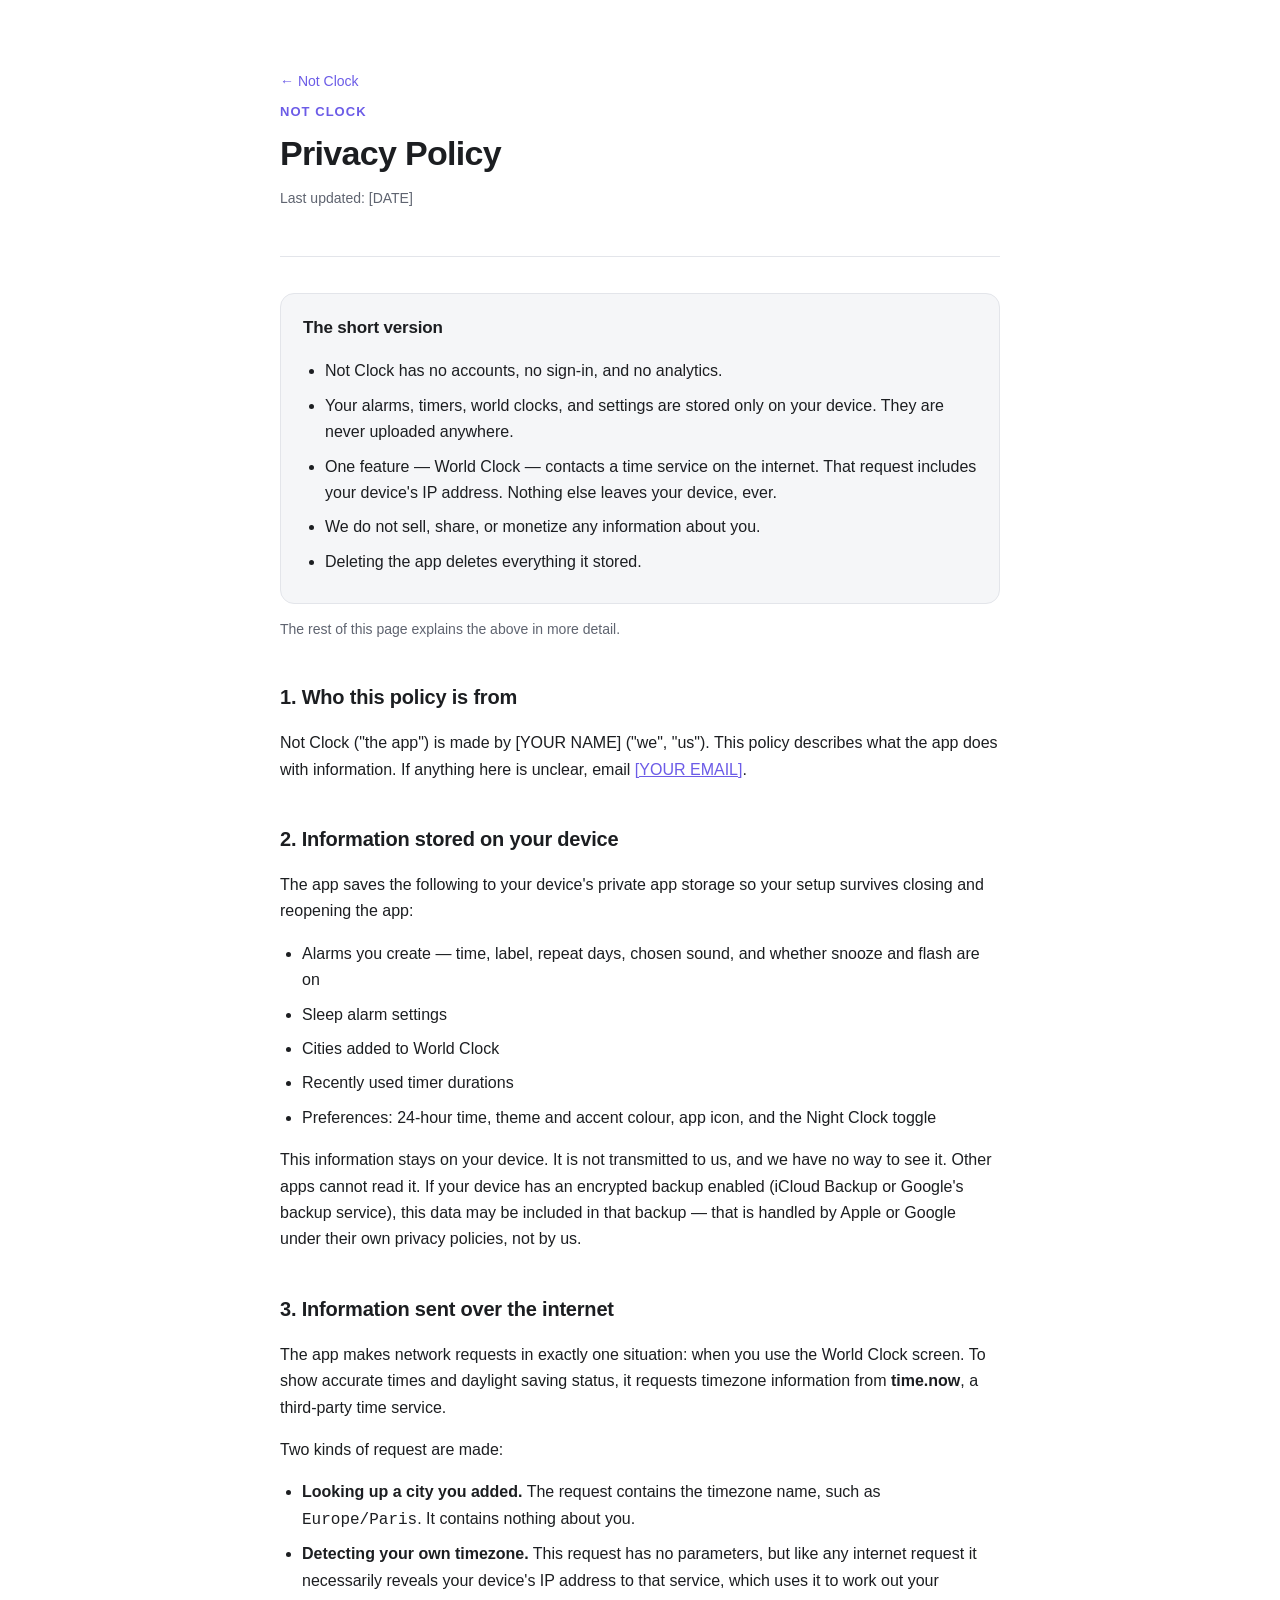
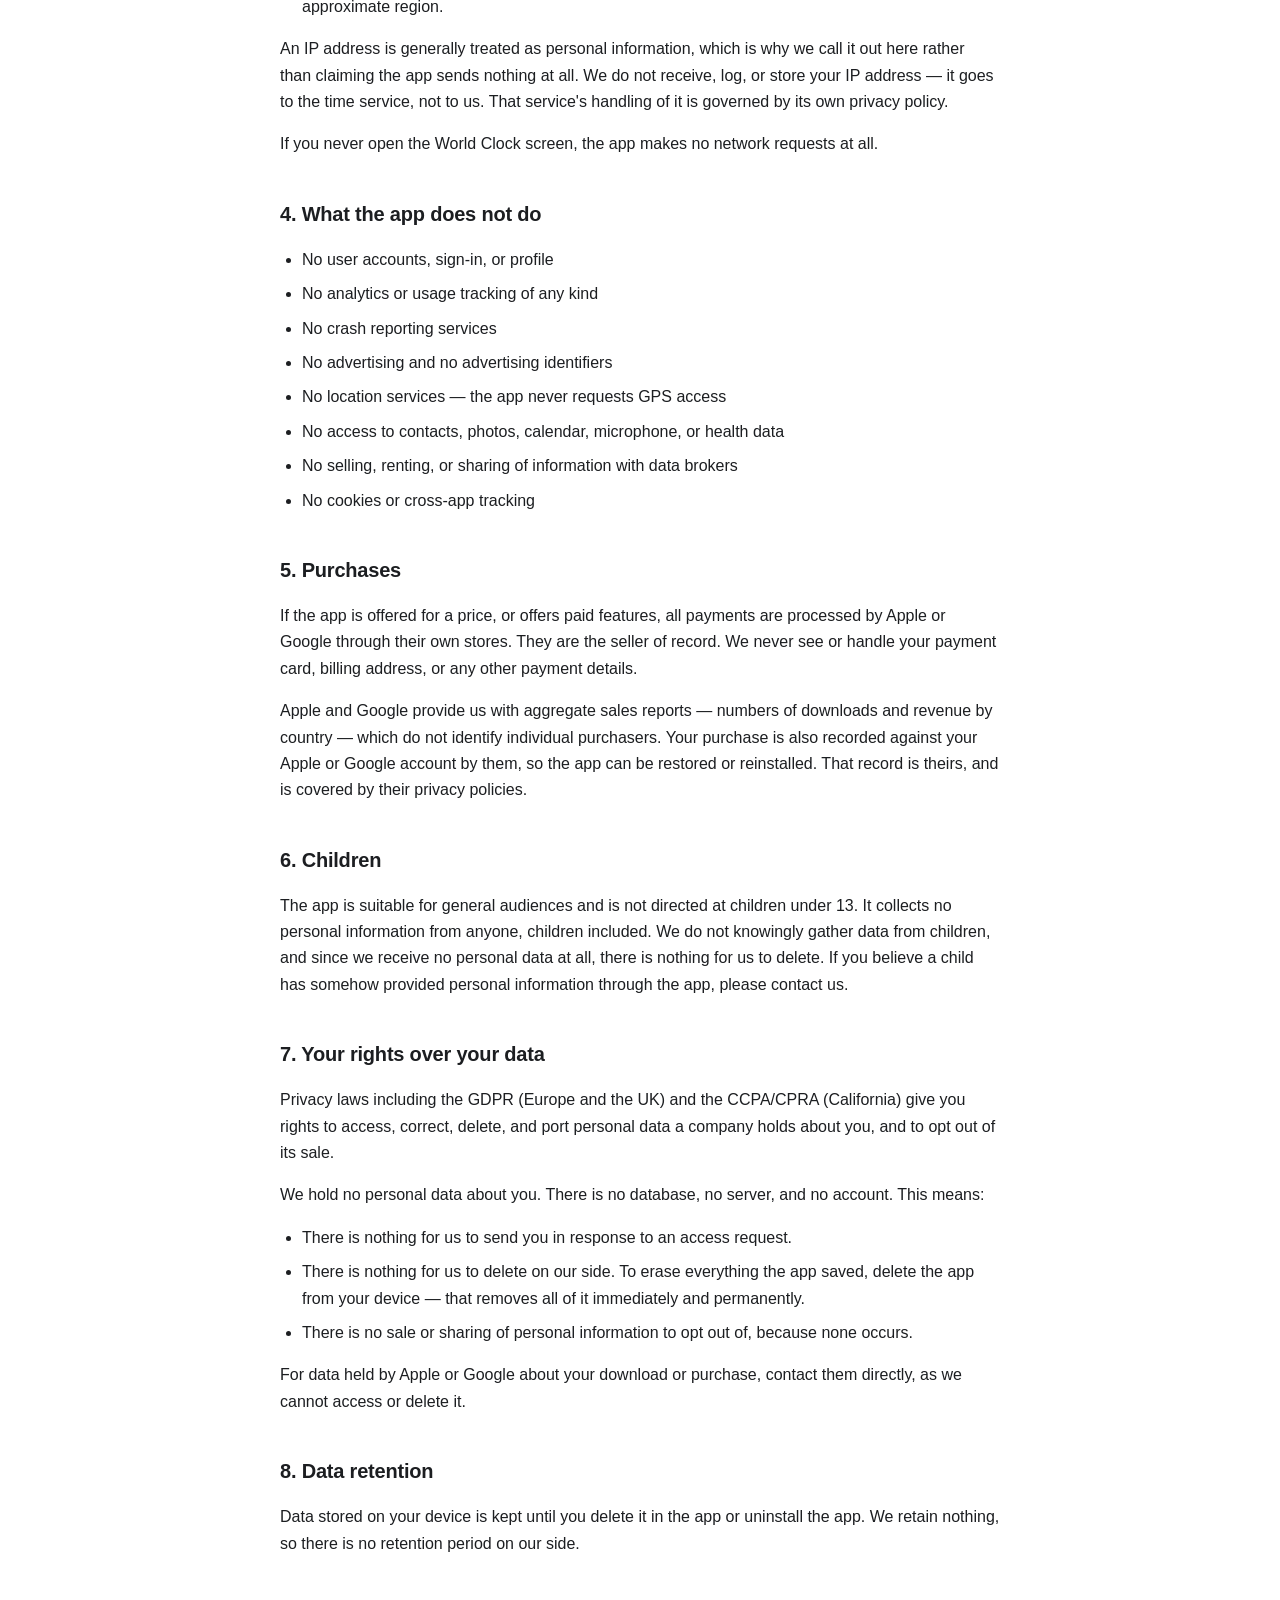
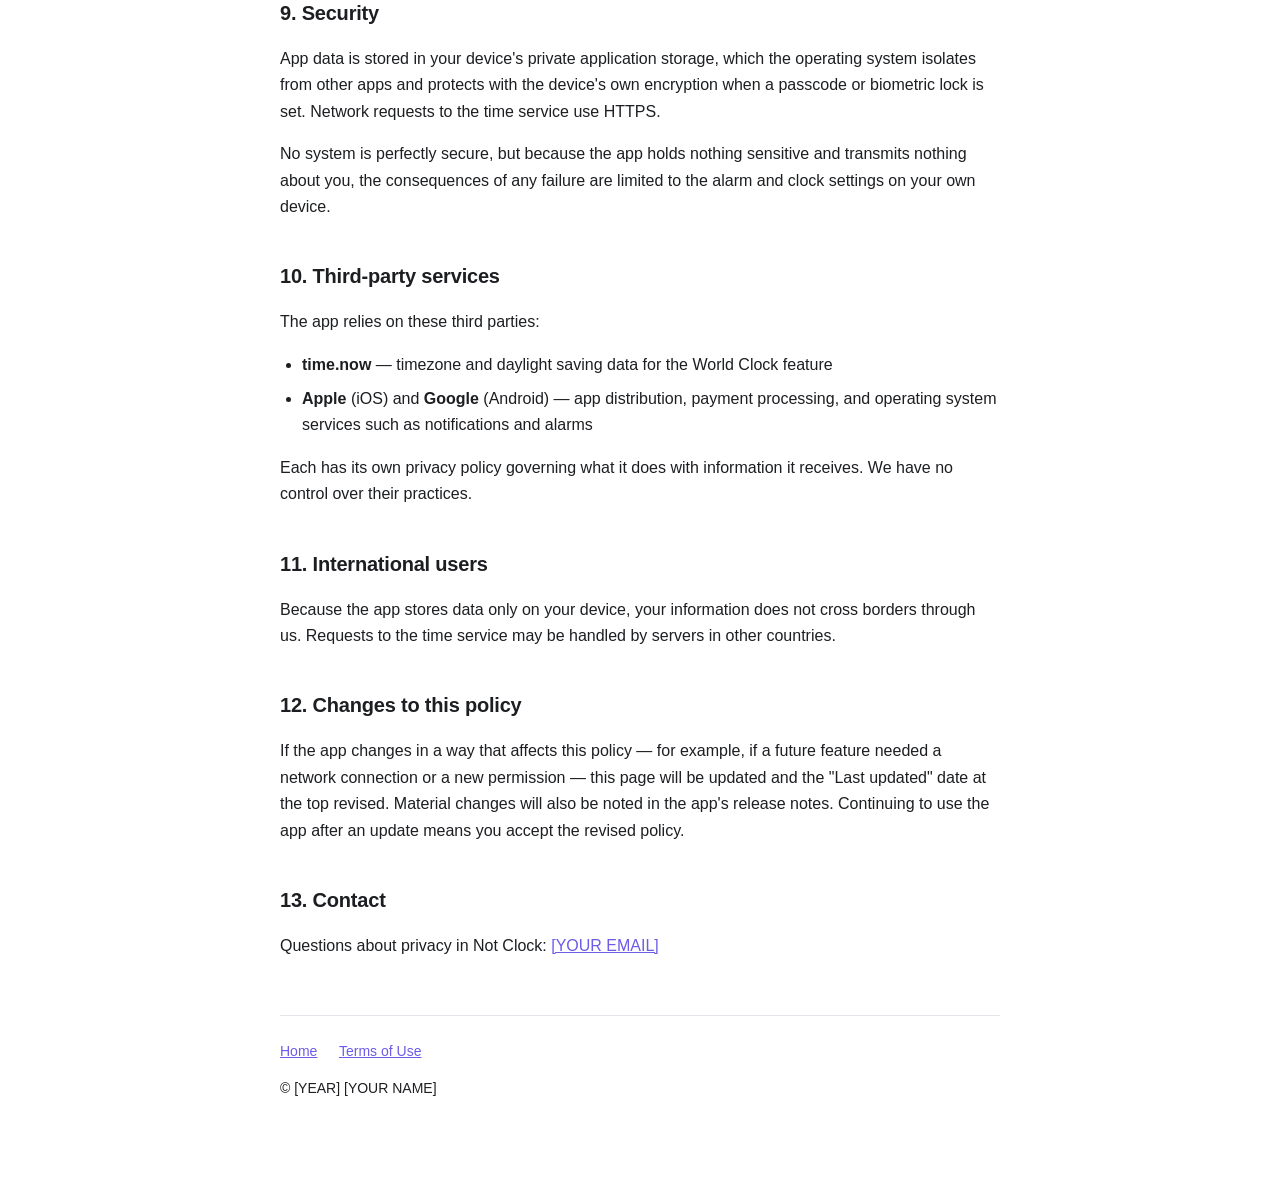
==== privacy.html @ 8d2793b8 "Add files via upload" ====
<!DOCTYPE html>
<html lang="en">
<head>
<meta charset="utf-8">
<meta name="viewport" content="width=device-width, initial-scale=1">
<title>Privacy Policy — Not Clock</title>
<link rel="stylesheet" href="styles.css">
</head>
<body>
<div class="wrap">

<header>
  <p class="nav"><a href="index.html">← Not Clock</a></p>
  <p class="eyebrow">Not Clock</p>
  <h1>Privacy Policy</h1>
  <p class="muted">Last updated: [DATE]</p>
</header>

<div class="summary">
  <h2>The short version</h2>
  <ul>
    <li>Not Clock has no accounts, no sign-in, and no analytics.</li>
    <li>Your alarms, timers, world clocks, and settings are stored only on your
      device. They are never uploaded anywhere.</li>
    <li>One feature — World Clock — contacts a time service on the internet.
      That request includes your device's IP address. Nothing else leaves your
      device, ever.</li>
    <li>We do not sell, share, or monetize any information about you.</li>
    <li>Deleting the app deletes everything it stored.</li>
  </ul>
</div>

<p class="muted">The rest of this page explains the above in more detail.</p>

<h2>1. Who this policy is from</h2>
<p>
  Not Clock ("the app") is made by [YOUR NAME] ("we", "us"). This policy
  describes what the app does with information. If anything here is unclear,
  email <a href="mailto:[YOUR EMAIL]">[YOUR EMAIL]</a>.
</p>

<h2>2. Information stored on your device</h2>
<p>
  The app saves the following to your device's private app storage so your
  setup survives closing and reopening the app:
</p>
<ul>
  <li>Alarms you create — time, label, repeat days, chosen sound, and whether
    snooze and flash are on</li>
  <li>Sleep alarm settings</li>
  <li>Cities added to World Clock</li>
  <li>Recently used timer durations</li>
  <li>Preferences: 24-hour time, theme and accent colour, app icon, and the
    Night Clock toggle</li>
</ul>
<p>
  This information stays on your device. It is not transmitted to us, and we
  have no way to see it. Other apps cannot read it. If your device has an
  encrypted backup enabled (iCloud Backup or Google's backup service), this data
  may be included in that backup — that is handled by Apple or Google under
  their own privacy policies, not by us.
</p>

<h2>3. Information sent over the internet</h2>
<p>
  The app makes network requests in exactly one situation: when you use the
  World Clock screen. To show accurate times and daylight saving status, it
  requests timezone information from <strong>time.now</strong>, a third-party
  time service.
</p>
<p>Two kinds of request are made:</p>
<ul>
  <li><strong>Looking up a city you added.</strong> The request contains the
    timezone name, such as <code>Europe/Paris</code>. It contains nothing
    about you.</li>
  <li><strong>Detecting your own timezone.</strong> This request has no
    parameters, but like any internet request it necessarily reveals your
    device's IP address to that service, which uses it to work out your
    approximate region.</li>
</ul>
<p>
  An IP address is generally treated as personal information, which is why we
  call it out here rather than claiming the app sends nothing at all. We do not
  receive, log, or store your IP address — it goes to the time service, not to
  us. That service's handling of it is governed by its own privacy policy.
</p>
<p>
  If you never open the World Clock screen, the app makes no network requests at
  all.
</p>

<h2>4. What the app does not do</h2>
<ul>
  <li>No user accounts, sign-in, or profile</li>
  <li>No analytics or usage tracking of any kind</li>
  <li>No crash reporting services</li>
  <li>No advertising and no advertising identifiers</li>
  <li>No location services — the app never requests GPS access</li>
  <li>No access to contacts, photos, calendar, microphone, or health data</li>
  <li>No selling, renting, or sharing of information with data brokers</li>
  <li>No cookies or cross-app tracking</li>
</ul>

<h2>5. Purchases</h2>
<p>
  If the app is offered for a price, or offers paid features, all payments are
  processed by Apple or Google through their own stores. They are the seller of
  record. We never see or handle your payment card, billing address, or any
  other payment details.
</p>
<p>
  Apple and Google provide us with aggregate sales reports — numbers of
  downloads and revenue by country — which do not identify individual
  purchasers. Your purchase is also recorded against your Apple or Google
  account by them, so the app can be restored or reinstalled. That record is
  theirs, and is covered by their privacy policies.
</p>

<h2>6. Children</h2>
<p>
  The app is suitable for general audiences and is not directed at children
  under 13. It collects no personal information from anyone, children included.
  We do not knowingly gather data from children, and since we receive no
  personal data at all, there is nothing for us to delete. If you believe a
  child has somehow provided personal information through the app, please
  contact us.
</p>

<h2>7. Your rights over your data</h2>
<p>
  Privacy laws including the GDPR (Europe and the UK) and the CCPA/CPRA
  (California) give you rights to access, correct, delete, and port personal
  data a company holds about you, and to opt out of its sale.
</p>
<p>
  We hold no personal data about you. There is no database, no server, and no
  account. This means:
</p>
<ul>
  <li>There is nothing for us to send you in response to an access request.</li>
  <li>There is nothing for us to delete on our side. To erase everything the app
    saved, delete the app from your device — that removes all of it
    immediately and permanently.</li>
  <li>There is no sale or sharing of personal information to opt out of,
    because none occurs.</li>
</ul>
<p>
  For data held by Apple or Google about your download or purchase, contact them
  directly, as we cannot access or delete it.
</p>

<h2>8. Data retention</h2>
<p>
  Data stored on your device is kept until you delete it in the app or uninstall
  the app. We retain nothing, so there is no retention period on our side.
</p>

<h2>9. Security</h2>
<p>
  App data is stored in your device's private application storage, which the
  operating system isolates from other apps and protects with the device's own
  encryption when a passcode or biometric lock is set. Network requests to the
  time service use HTTPS.
</p>
<p>
  No system is perfectly secure, but because the app holds nothing sensitive and
  transmits nothing about you, the consequences of any failure are limited to
  the alarm and clock settings on your own device.
</p>

<h2>10. Third-party services</h2>
<p>The app relies on these third parties:</p>
<ul>
  <li><strong>time.now</strong> — timezone and daylight saving data for the
    World Clock feature</li>
  <li><strong>Apple</strong> (iOS) and <strong>Google</strong> (Android) — app
    distribution, payment processing, and operating system services such as
    notifications and alarms</li>
</ul>
<p>
  Each has its own privacy policy governing what it does with information it
  receives. We have no control over their practices.
</p>

<h2>11. International users</h2>
<p>
  Because the app stores data only on your device, your information does not
  cross borders through us. Requests to the time service may be handled by
  servers in other countries.
</p>

<h2>12. Changes to this policy</h2>
<p>
  If the app changes in a way that affects this policy — for example, if a
  future feature needed a network connection or a new permission — this page
  will be updated and the "Last updated" date at the top revised. Material
  changes will also be noted in the app's release notes. Continuing to use the
  app after an update means you accept the revised policy.
</p>

<h2>13. Contact</h2>
<p>
  Questions about privacy in Not Clock:
  <a href="mailto:[YOUR EMAIL]">[YOUR EMAIL]</a>
</p>

<footer>
  <a href="index.html">Home</a>
  <a href="terms.html">Terms of Use</a>
  <p>© [YEAR] [YOUR NAME]</p>
</footer>

</div>
</body>
</html>
---- styles.css ----
:root {
  color-scheme: light dark;
  --bg: #ffffff;
  --surface: #f5f6f8;
  --text: #1c1e21;
  --muted: #5f6470;
  --accent: #6c5ce7;
  --border: #e3e5ea;
}

@media (prefers-color-scheme: dark) {
  :root {
    --bg: #0f1014;
    --surface: #181a21;
    --text: #e8e9ed;
    --muted: #9ba0ad;
    --accent: #a29bfe;
    --border: #262933;
  }
}

* { box-sizing: border-box; }

body {
  margin: 0;
  padding: 0 24px 80px;
  background: var(--bg);
  color: var(--text);
  font: 16px/1.65 -apple-system, BlinkMacSystemFont, "Segoe UI", Roboto,
        "Helvetica Neue", Arial, sans-serif;
  -webkit-text-size-adjust: 100%;
}

.wrap { max-width: 720px; margin: 0 auto; }

header {
  padding: 56px 0 32px;
  border-bottom: 1px solid var(--border);
  margin-bottom: 36px;
}

.eyebrow {
  font-size: 13px;
  font-weight: 600;
  letter-spacing: 0.08em;
  text-transform: uppercase;
  color: var(--accent);
  margin: 0 0 10px;
}

h1 { font-size: 34px; line-height: 1.2; margin: 0 0 12px; letter-spacing: -0.02em; }
h2 { font-size: 20px; margin: 40px 0 12px; letter-spacing: -0.01em; }
h3 { font-size: 16px; margin: 26px 0 8px; }

p, li { color: var(--text); }
.muted { color: var(--muted); font-size: 14px; }

a { color: var(--accent); }

ul { padding-left: 22px; }
li { margin-bottom: 8px; }

.summary {
  background: var(--surface);
  border: 1px solid var(--border);
  border-radius: 14px;
  padding: 20px 22px;
  margin: 0 0 8px;
}
.summary h2 { margin-top: 0; font-size: 17px; }
.summary ul { margin-bottom: 0; }

.callout {
  background: var(--surface);
  border-left: 3px solid var(--accent);
  border-radius: 0 10px 10px 0;
  padding: 16px 20px;
  margin: 20px 0;
}

footer {
  margin-top: 56px;
  padding-top: 24px;
  border-top: 1px solid var(--border);
  font-size: 14px;
  color: var(--muted);
}
footer a { margin-right: 18px; }

.nav { margin-bottom: 8px; font-size: 14px; }
.nav a { text-decoration: none; }
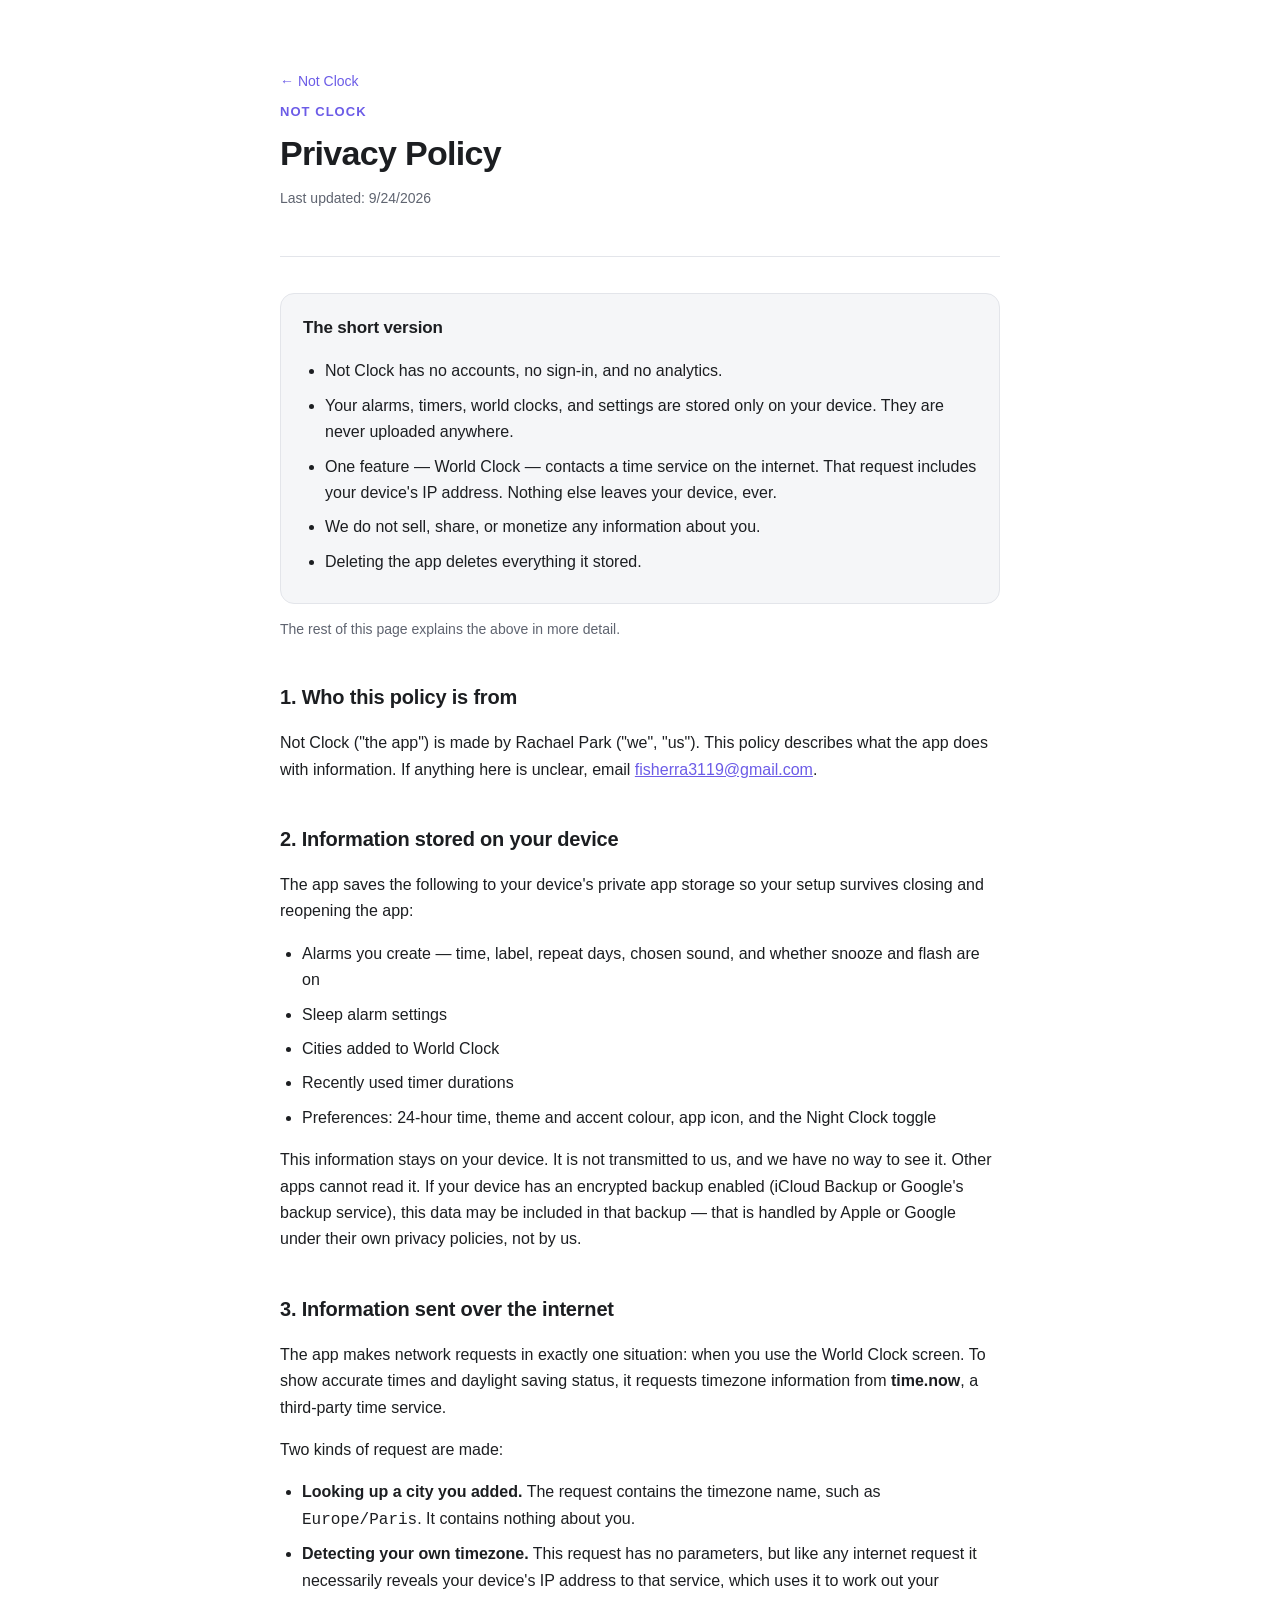
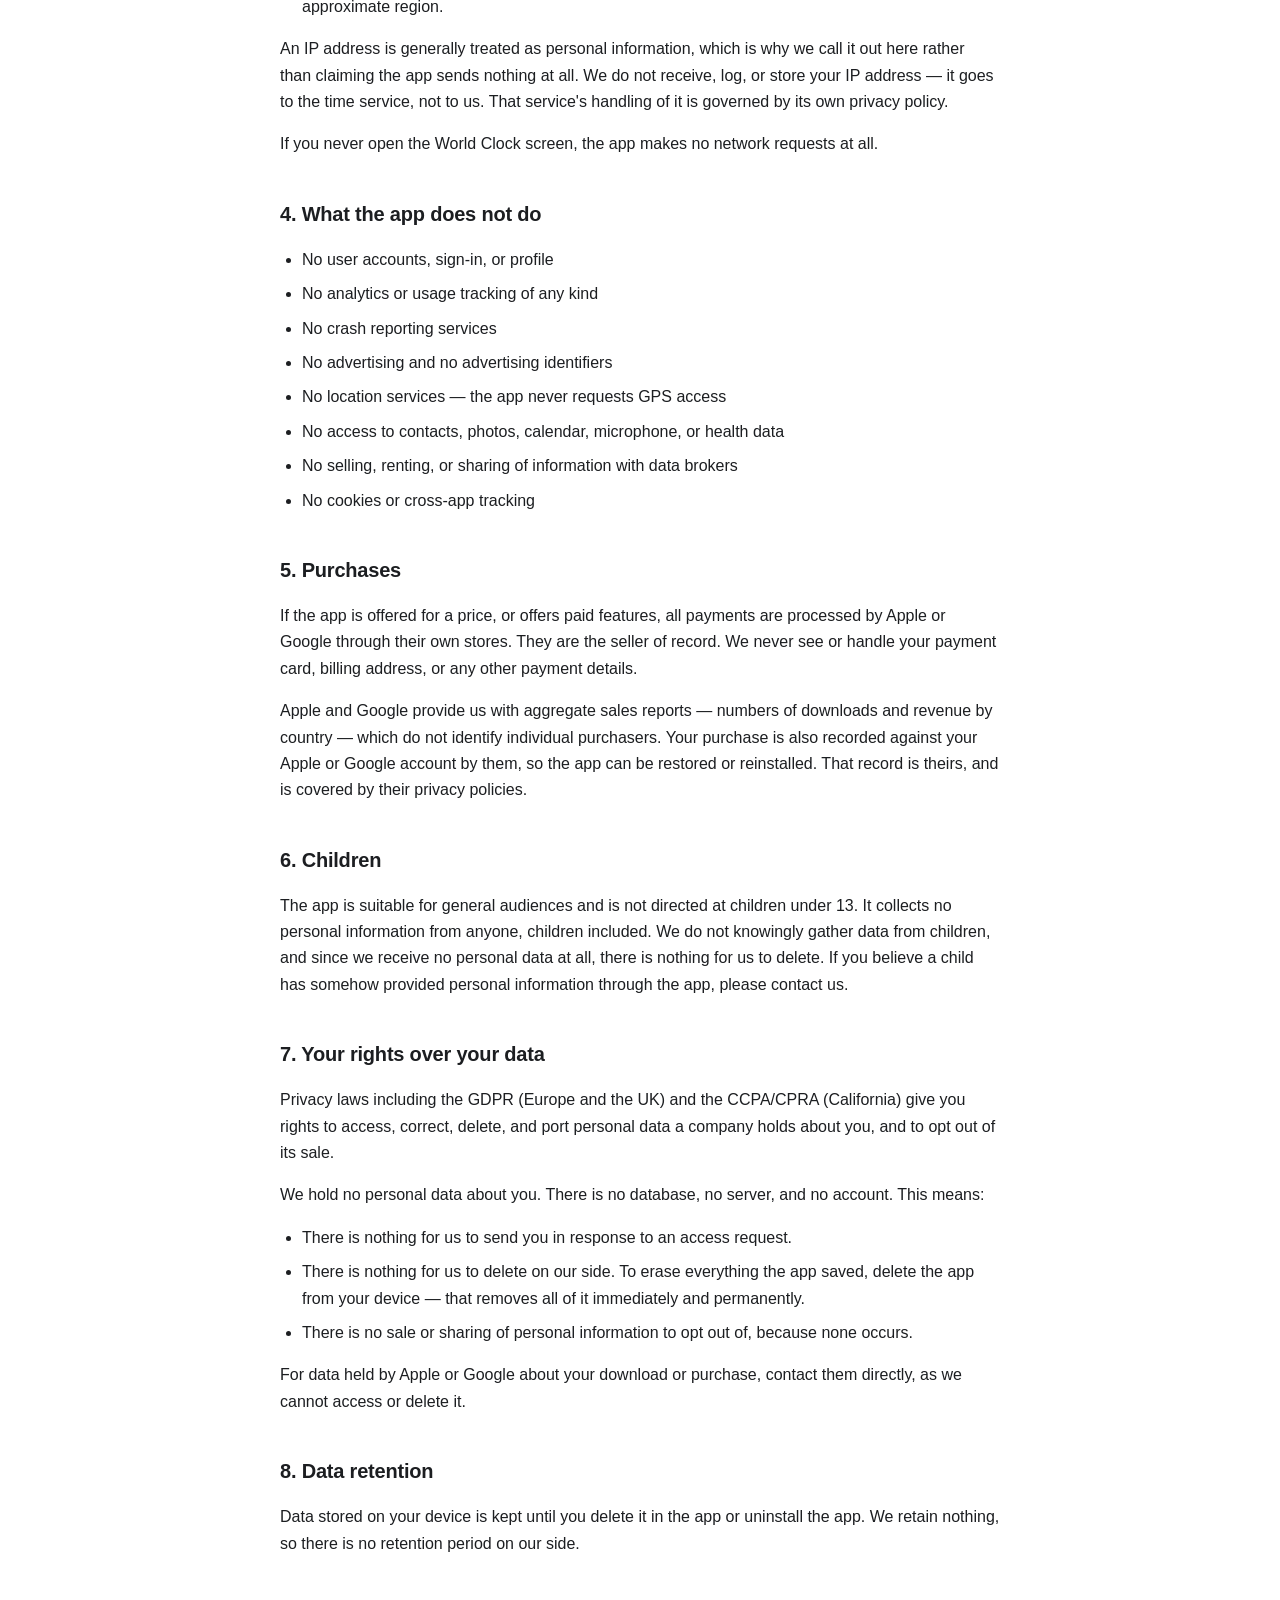
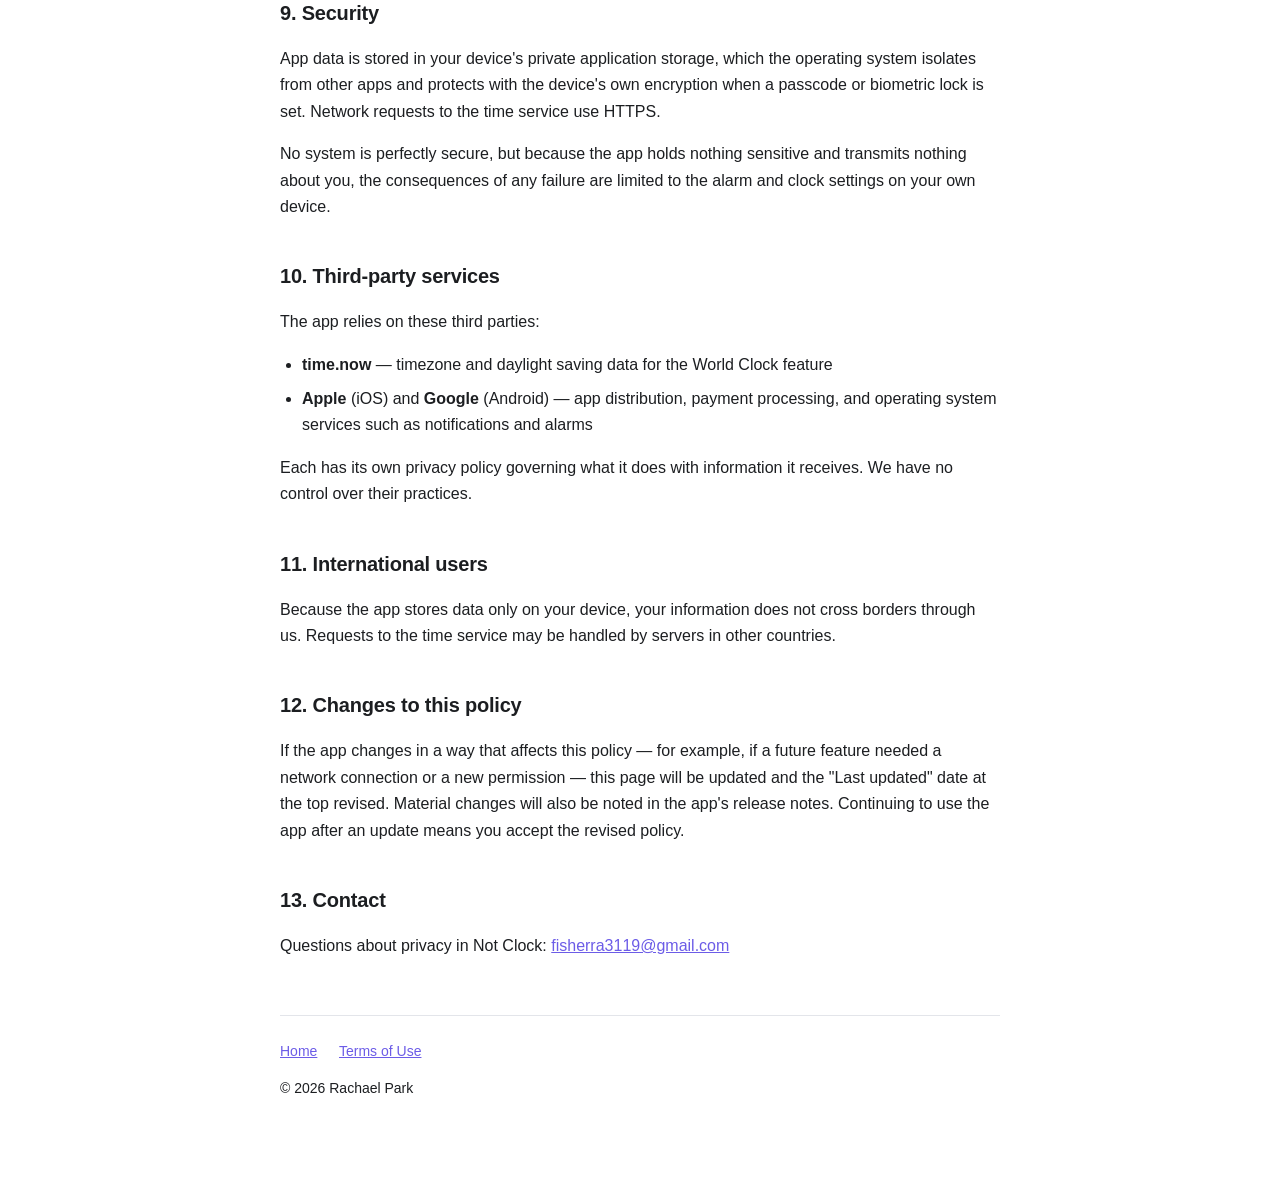
==== commit 98d61d12: "Update privacy policy with current details" ====
--- a/privacy.html
+++ b/privacy.html
@@ -13,7 +13,7 @@
   <p class="nav"><a href="index.html">← Not Clock</a></p>
   <p class="eyebrow">Not Clock</p>
   <h1>Privacy Policy</h1>
-  <p class="muted">Last updated: [DATE]</p>
+  <p class="muted">Last updated: 9/24/2026</p>
 </header>
 
 <div class="summary">
@@ -34,9 +34,9 @@
 
 <h2>1. Who this policy is from</h2>
 <p>
-  Not Clock ("the app") is made by [YOUR NAME] ("we", "us"). This policy
+  Not Clock ("the app") is made by Rachael Park ("we", "us"). This policy
   describes what the app does with information. If anything here is unclear,
-  email <a href="mailto:[YOUR EMAIL]">[YOUR EMAIL]</a>.
+  email <a href="mailto:fisherra3119@gmail.com">fisherra3119@gmail.com</a>.
 </p>
 
 <h2>2. Information stored on your device</h2>
@@ -201,13 +201,13 @@
 <h2>13. Contact</h2>
 <p>
   Questions about privacy in Not Clock:
-  <a href="mailto:[YOUR EMAIL]">[YOUR EMAIL]</a>
+  <a href="mailto:fisherra3119@gmail.com">fisherra3119@gmail.com</a>
 </p>
 
 <footer>
   <a href="index.html">Home</a>
   <a href="terms.html">Terms of Use</a>
-  <p>© [YEAR] [YOUR NAME]</p>
+  <p>© 2026 Rachael Park</p>
 </footer>
 
 </div>
